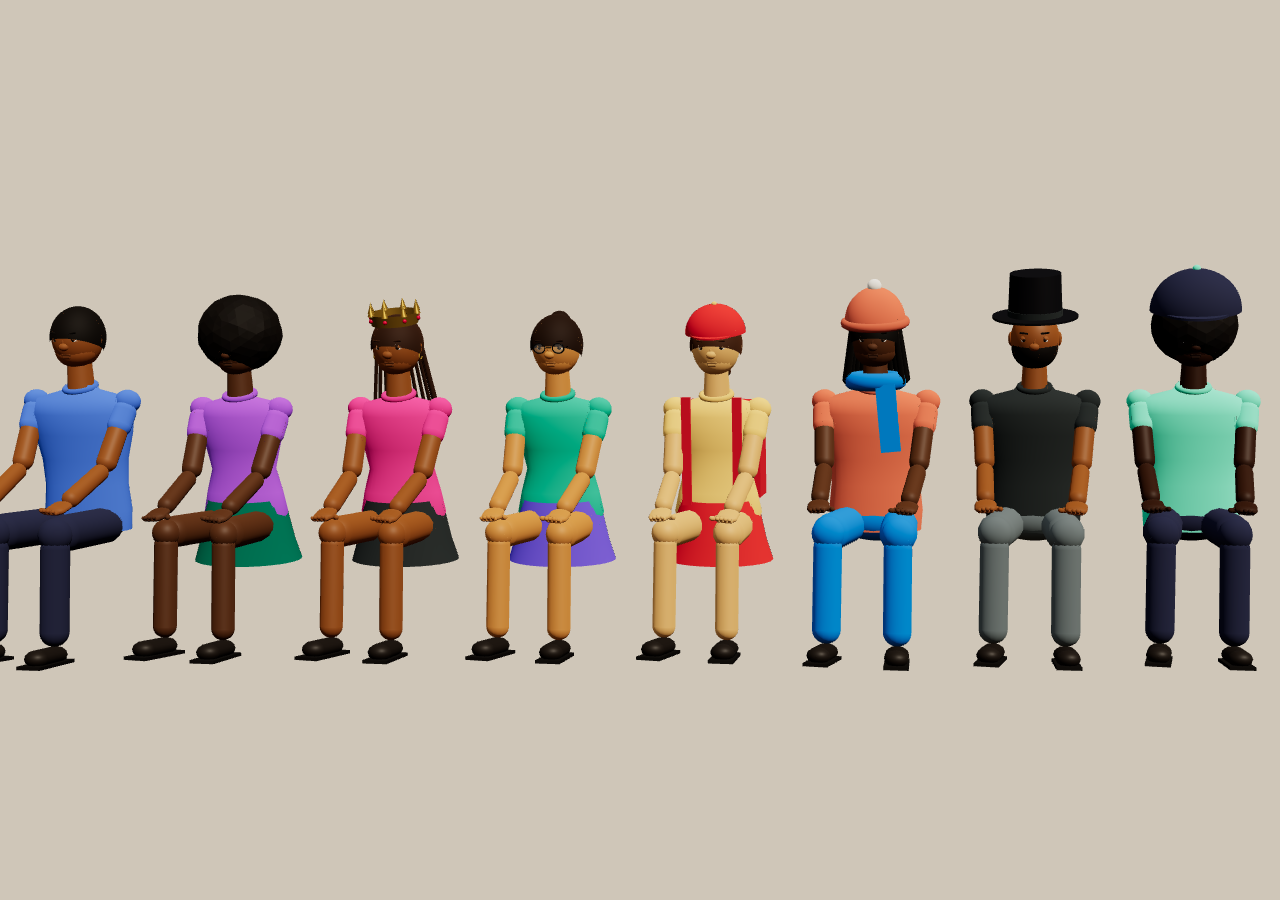
==== tools/people.html @ fa1d2179 "More lifelike characters: real proportions, shaped torso, faces, elbows and knees, hands with jointe" ====
<!doctype html>
<html lang="en">
<head>
<meta charset="utf-8">
<meta name="viewport" content="width=device-width, initial-scale=1">
<title>Ayo — characters</title>
<style>html,body{margin:0;height:100%;background:#cfc6b8;overflow:hidden}canvas{display:block}</style>
<script type="importmap">{ "imports": { "three": "../vendor/three.module.min.js" } }</script>
</head>
<body>
<!-- Dev page: seated characters in every hair, hat and accessory, plus a close-up of a hand.
     ?pose=reach|cheer, ?view=back|close -->
<script type="module">
import * as THREE from 'three';
import { buildCharacter } from '../src/character.js';

const q = new URLSearchParams(location.search);
const looks = [
  { body: 'male', hair: 'short', hat: 'none', accessory: 'none', primaryColor: '#4b7bec', secondaryColor: '#2b2f4a', skinColor: '#8d5524', hairColor: '#17120f' },
  { body: 'female', hair: 'afro', hat: 'none', accessory: 'earrings', primaryColor: '#a55eea', secondaryColor: '#0c6e5a', skinColor: '#5c3a21', hairColor: '#17120f' },
  { body: 'female', hair: 'braids', hat: 'crown', accessory: 'earrings', primaryColor: '#e84393', secondaryColor: '#2d3436', skinColor: '#8d5524', hairColor: '#3b2314' },
  { body: 'female', hair: 'bun', hat: 'none', accessory: 'glasses', primaryColor: '#00b894', secondaryColor: '#6c5ce7', skinColor: '#c68642', hairColor: '#2d1b10' },
  { body: 'female', hair: 'ponytail', hat: 'cap', accessory: 'backpack', primaryColor: '#fdcb6e', secondaryColor: '#d63031', skinColor: '#e0ac69', hairColor: '#4a2c17' },
  { body: 'male', hair: 'dreads', hat: 'beanie', accessory: 'scarf', primaryColor: '#e17055', secondaryColor: '#0984e3', skinColor: '#5c3a21', hairColor: '#0f0b08' },
  { body: 'male', hair: 'bald', hat: 'tophat', accessory: 'beard', primaryColor: '#2d3436', secondaryColor: '#636e72', skinColor: '#8d5524', hairColor: '#17120f' },
  { body: 'male', hair: 'afro', hat: 'cap', accessory: 'glasses', primaryColor: '#55efc4', secondaryColor: '#2b2f4a', skinColor: '#3d2314', hairColor: '#17120f' },
];

const renderer = new THREE.WebGLRenderer({ antialias: true, preserveDrawingBuffer: true });
renderer.setPixelRatio(devicePixelRatio);
renderer.setSize(innerWidth, innerHeight);
renderer.toneMapping = THREE.ACESFilmicToneMapping;
renderer.shadowMap.enabled = true;
document.body.append(renderer.domElement);
const scene = new THREE.Scene();
scene.background = new THREE.Color('#cfc6b8');
scene.add(new THREE.HemisphereLight('#ffffff', '#806a55', 1.4));
const sun = new THREE.DirectionalLight('#fff2df', 2.6);
sun.position.set(2, 4, 4);
scene.add(sun);

const people = looks.map((look, i) => {
  const c = buildCharacter(look);
  c.root.position.x = (i - (looks.length - 1) / 2) * 0.62;
  c.root.rotation.y = q.get('view') === 'back' ? Math.PI : -0.25;
  scene.add(c.root);
  return c;
});
const pose = { reach: q.get('pose') === 'reach' ? 1 : 0, cheer: q.get('pose') === 'cheer' ? 1 : 0, reachToX: 0.0, grip: q.get('pose') === 'reach' ? 0.8 : 0 };
for (let i = 0; i < 60; i++) people.forEach((c) => c.animate(1 / 30, { ...pose, time: i / 30 }));

const camera = new THREE.PerspectiveCamera(30, innerWidth / innerHeight, 0.02, 50);
if (q.get('view') === 'close') {
  // close-up of the second character's hands and face
  const target = people[1].head.getWorldPosition(new THREE.Vector3());
  camera.position.set(target.x - 0.2, target.y - 0.15, target.z + 1.3);
  camera.lookAt(target.x, target.y - 0.4, target.z);
} else {
  camera.position.set(0, 1.1, 6.6);
  camera.lookAt(0, 0.75, 0);
}
renderer.render(scene, camera);
</script>
</body>
</html>
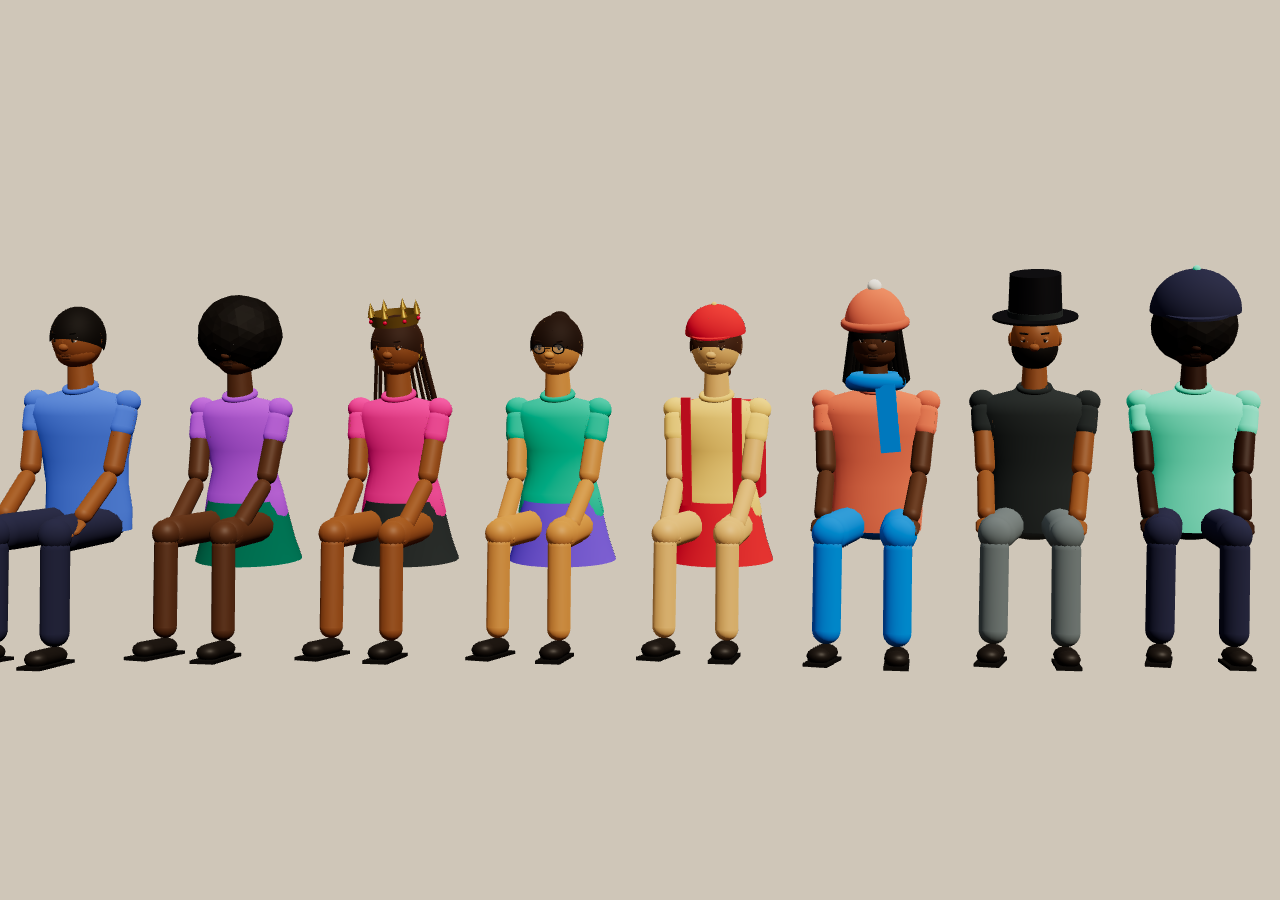
==== commit db29df63: "Baba's Joint: walk into a Lagos game house as your character; Ayo is the first table, Draughts/Whot/" ====
--- a/tools/people.html
+++ b/tools/people.html
@@ -46,8 +46,10 @@
   scene.add(c.root);
   return c;
 });
-const pose = { reach: q.get('pose') === 'reach' ? 1 : 0, cheer: q.get('pose') === 'cheer' ? 1 : 0, reachToX: 0.0, grip: q.get('pose') === 'reach' ? 0.8 : 0 };
-for (let i = 0; i < 60; i++) people.forEach((c) => c.animate(1 / 30, { ...pose, time: i / 30 }));
+const p = q.get('pose');
+const pose = { reach: p === 'reach' ? 1 : 0, cheer: p === 'cheer' ? 1 : 0, reachToX: 0.0, grip: p === 'reach' ? 0.8 : 0,
+  seated: p !== 'stand' && p !== 'walk', walk: p === 'walk' ? 1.4 : 0 };
+for (let i = 0; i < 70; i++) people.forEach((c, n) => c.animate(1 / 30 + (p === 'walk' ? n * 0.004 : 0), { ...pose, time: i / 30 }));
 
 const camera = new THREE.PerspectiveCamera(30, innerWidth / innerHeight, 0.02, 50);
 if (q.get('view') === 'close') {
